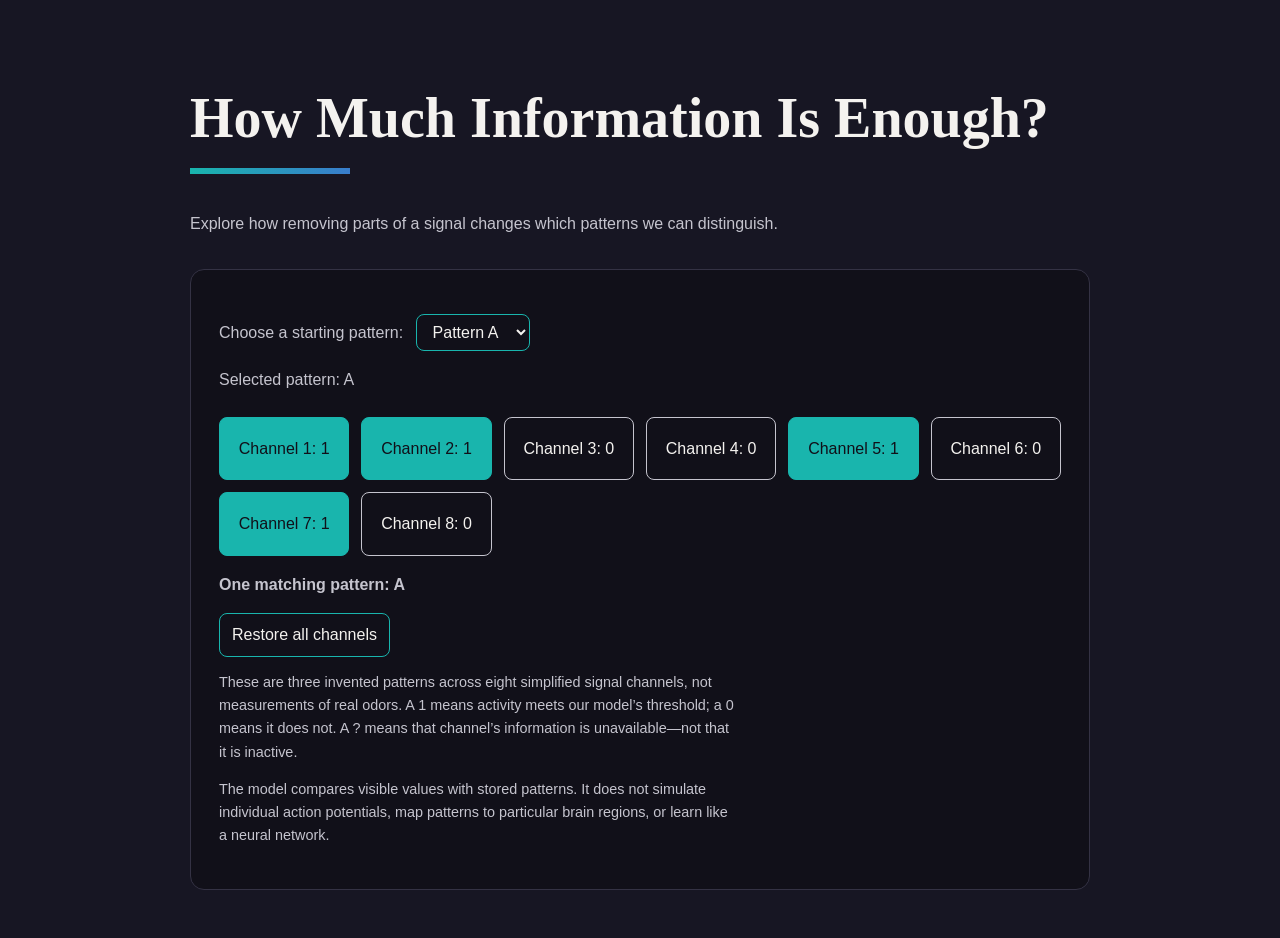
==== index.html @ 64cda600 "Build V1 olfactory pattern explorer" ====
<!doctype html>
<html lang="en">

<head>
  <meta charset="utf-8">
  <meta name="viewport" content="width=device-width, initial-scale=1">
  <title>How Much Information Is Enough?</title>
  <link rel="stylesheet" href="style.css">
  <script src="script.js" defer></script>
</head>

<body>
  <main>
    <h1>How Much Information Is Enough?</h1>
    <p>
      Explore how removing parts of a signal changes
      which patterns we can distinguish.
    </p>

    <section id="explorer" aria-label="Pattern explorer">
      <p><label for="pattern-select">Choose a starting pattern:</label>

        <select id="pattern-select">
          <option value="A">Pattern A</option>
          <option value="B">Pattern B</option>
          <option value="C">Pattern C</option>
        </select>

      <p id="pattern-status">Selected pattern: A</p>
      <div id="channels" aria-label="Input channels"></div>
      </p>

      <p id="match-status" aria-live="polite"></p>
      <button id="restore-channels" type="button">Restore all channels</button>

      <p class="model-note">
        These are three invented patterns across eight simplified signal channels,
        not measurements of real odors. A 1 means activity meets our model’s
        threshold; a 0 means it does not. A ? means that channel’s information
        is unavailable—not that it is inactive.
      </p>

      <p class="model-note">
        The model compares visible values with stored patterns. It does not
        simulate individual action potentials, map patterns to particular brain
        regions, or learn like a neural network.
      </p>

    </section>
  </main>
</body>

</html>
---- style.css ----
:root {
  --page-background: #171623;
  --panel-background: #111019;
  --text: #f4f2ef;
  --secondary-text: #c5c4ce;
  --teal: #19b5ad;
  --blue: #397dcc;
}

body {
  margin: 0;
  padding: 48px 20px;
  background: var(--page-background);
  color: var(--text);
  font-family: Arial, sans-serif;
  line-height: 1.6;
}

main {
  max-width: 900px;
  margin: 0 auto;
}

h1 {
  font-family: Georgia, serif;
  font-size: clamp(2rem, 5vw, 3.5rem);
  line-height: 1.15;
}

h1::after {
  content: "";
  display: block;
  width: 160px;
  height: 6px;
  margin-top: 18px;
  background: linear-gradient(to right,
      var(--teal),
      var(--blue));
}

p {
  color: var(--secondary-text);
}

#explorer {
  margin-top: 32px;
  padding: 28px;
  background: var(--panel-background);
  border: 1px solid #343244;
  border-radius: 14px;
}

#channels {
  display: grid;
  grid-template-columns: repeat(auto-fit, minmax(130px, 1fr));
  gap: 12px;
  margin-top: 24px;
}

.channel {
  padding: 18px 12px;
  border: 1px solid var(--secondary-text);
  border-radius: 8px;
  text-align: center;
}

.channel[data-value="1"] {
  background: var(--teal);
  color: #111019;
  border-color: var(--teal);
}

.channel {
  background: transparent;
  color: var(--text);
  font: inherit;
  cursor: pointer;
}

.channel[data-value="hidden"] {
  border-style: dashed;
  color: var(--secondary-text);
}

.channel:focus-visible {
  outline: 3px solid var(--blue);
  outline-offset: 4px;
}

.model-note {
  font-size: 0.9rem;
  color: var(--secondary-text);
  max-width: 65ch;
}

#pattern-select,
#restore-channels {
  font: inherit;
  color: var(--text);
  background: var(--panel-background);
  border: 1px solid var(--teal);
  border-radius: 8px;
  padding: 8px 12px;
}

#pattern-select {
  margin-left: 8px;
}

#restore-channels {
  cursor: pointer;
}

#restore-channels:hover {
  background: var(--teal);
  color: var(--page-background);
}

#pattern-select:focus-visible,
#restore-channels:focus-visible {
  outline: 3px solid var(--blue);
  outline-offset: 4px;
}

#match-status {
  font-weight: bold;
}
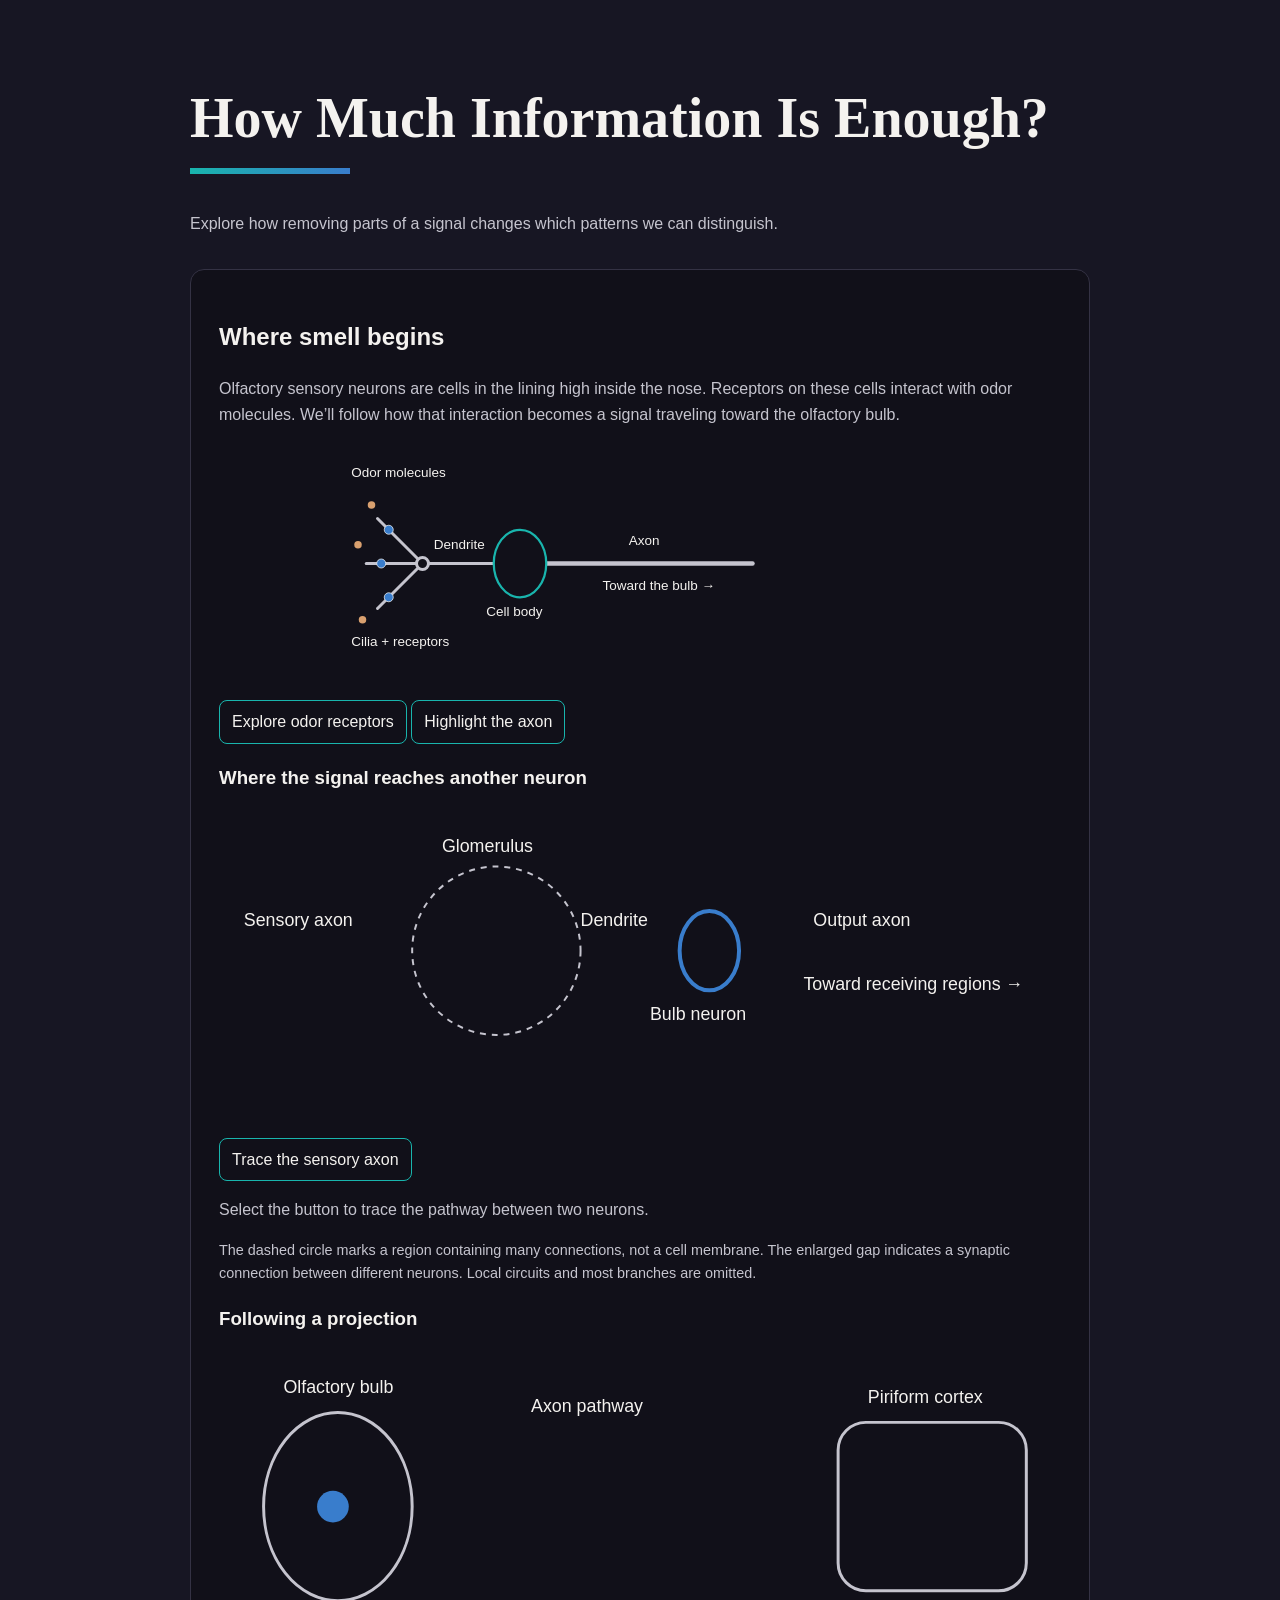
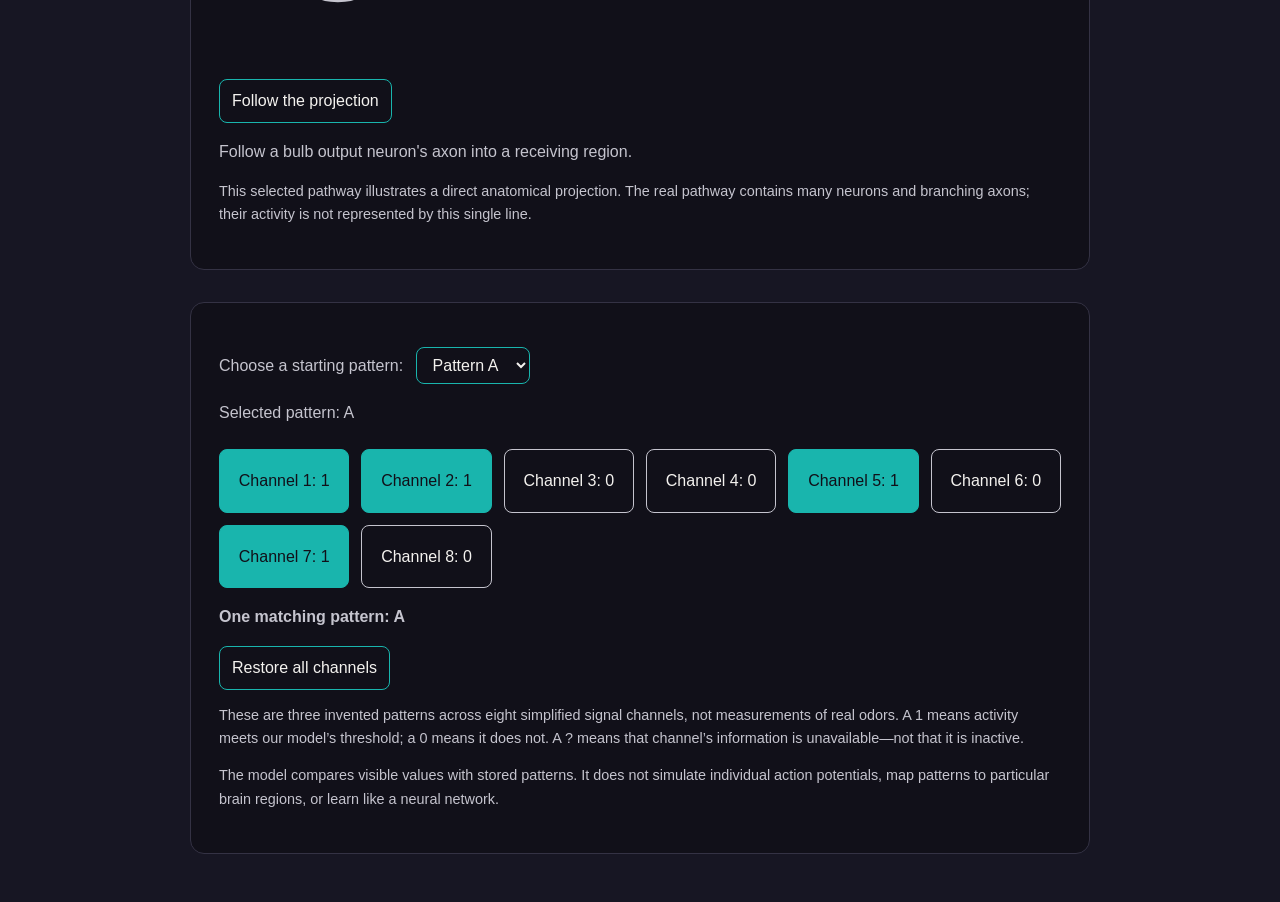
==== commit 9b13412d: "Add interactive olfactory pathway visualizations" ====
--- a/index.html
+++ b/index.html
@@ -17,6 +17,239 @@
       which patterns we can distinguish.
     </p>
 
+    <section id="olfactory-pathway" aria-labelledby="scene-title">
+      <h2 id="scene-title">Where smell begins</h2>
+
+      <p id="scene-explanation">
+        Olfactory sensory neurons are cells in the lining high inside
+        the nose. Receptors on these cells interact with odor molecules.
+        We’ll follow how that interaction becomes a signal traveling
+        toward the olfactory bulb.
+      </p>
+
+      <svg
+        id="sensory-diagram"
+        viewBox="0 0 800 300"
+        role="img"
+        aria-labelledby="sensory-title sensory-description">
+        <title id="sensory-title">Receiving an odor and carrying a signal</title>
+
+        <desc id="sensory-description">
+          A schematic sensory neuron. Odor molecules sit near receptor
+          markers on cilia at the left. A dendrite connects this end to
+          the cell body. An axon extends right toward the olfactory bulb.
+          Structures and molecules are not drawn to scale.
+        </desc>
+
+        <g id="sensory-receiving-end">
+          <line x1="110" y1="150" x2="210" y2="150" />
+          <line x1="110" y1="150" x2="50" y2="90" />
+          <line x1="110" y1="150" x2="35" y2="150" />
+          <line x1="110" y1="150" x2="50" y2="210" />
+          <circle cx="110" cy="150" r="8" />
+        </g>
+
+        <g id="receptor-markers">
+          <circle cx="65" cy="105" r="6" />
+          <circle cx="55" cy="150" r="6" />
+          <circle cx="65" cy="195" r="6" />
+        </g>
+
+        <g id="odor-molecules">
+          <circle cx="42" cy="72" r="5" />
+          <circle cx="24" cy="125" r="5" />
+          <circle cx="30" cy="225" r="5" />
+        </g>
+
+        <line
+          id="sensory-axon"
+          x1="270"
+          y1="150"
+          x2="550"
+          y2="150" />
+
+        <ellipse
+          id="sensory-cell-body"
+          cx="240"
+          cy="150"
+          rx="35"
+          ry="45" />
+
+        <text x="15" y="35">Odor molecules</text>
+        <text x="15" y="260">Cilia + receptors</text>
+        <text x="125" y="130">Dendrite</text>
+        <text x="195" y="220">Cell body</text>
+        <text x="385" y="125">Axon</text>
+        <text x="350" y="185">Toward the bulb →</text>
+      </svg>
+
+      <button id="explore-receptors" type="button" aria-pressed="false">
+        Explore odor receptors
+      </button>
+
+      <button id="highlight-axon" type="button" aria-pressed="false">
+        Highlight the axon
+      </button>
+
+      <h3>Where the signal reaches another neuron</h3>
+
+      <svg
+        id="bulb-diagram"
+        viewBox="0 0 850 300"
+        role="img"
+        aria-labelledby="bulb-title bulb-description">
+        <title id="bulb-title">A connection inside a glomerulus</title>
+
+        <desc id="bulb-description">
+          A sensory axon ends inside a glomerulus, near the dendritic
+          branches of a bulb neuron. The dendrite connects to that
+          neuron's cell body outside the glomerulus.
+          This schematic shows only selected parts of the circuit.
+        </desc>
+
+        <circle
+          id="glomerulus-boundary"
+          cx="280"
+          cy="135"
+          r="85" />
+
+        <g id="incoming-sensory-axon">
+          <line
+            id="sensory-input-line"
+            x1="30"
+            y1="135"
+            x2="265"
+            y2="135"
+            pathLength="1" />
+          <circle
+            id="sensory-terminal"
+            cx="265"
+            cy="135"
+            r="6" />
+        </g>
+
+        <g id="receiving-bulb-neuron">
+          <g id="receiving-branches">
+            <line x1="285" y1="100" x2="320" y2="135" pathLength="1" />
+            <line x1="285" y1="135" x2="320" y2="135" pathLength="1" />
+            <line x1="285" y1="170" x2="320" y2="135" pathLength="1" />
+          </g>
+
+          <line
+            id="bulb-dendrite"
+            x1="320"
+            y1="135"
+            x2="470"
+            y2="135"
+            pathLength="1" />
+
+          <ellipse cx="495" cy="135" rx="30" ry="40" />
+
+          <line
+            id="bulb-output-axon"
+            x1="525"
+            y1="135"
+            x2="760"
+            y2="135"
+            pathLength="1" />
+
+        </g>
+
+        <text x="225" y="35">Glomerulus</text>
+        <text x="25" y="110">Sensory axon</text>
+        <text x="365" y="110">Dendrite</text>
+        <text x="435" y="205">Bulb neuron</text>
+        <text x="600" y="110">Output axon</text>
+        <text x="590" y="175">Toward receiving regions →</text>
+      </svg>
+
+      <button id="trace-sensory-input" type="button">
+        Trace the sensory axon
+      </button>
+
+      <p id="trace-status" aria-live="polite">
+        Select the button to trace the pathway between two neurons.
+      </p>
+
+      <p class="model-note">
+        The dashed circle marks a region containing many connections, not a cell membrane.
+        The enlarged gap indicates a synaptic connection between different neurons. Local circuits and most
+        branches are omitted.
+      </p>
+
+      <h3>Following a projection</h3>
+
+      <svg
+        id="projection-diagram"
+        viewBox="0 0 850 300"
+        role="img"
+        aria-labelledby="projection-title projection-description">
+        <title id="projection-title">
+          Direct projection from the olfactory bulb to piriform cortex
+        </title>
+
+        <desc id="projection-description">
+          A schematic bulb output neuron sends its axon along a curved
+          path into piriform cortex, where the axon forms terminal branches.
+        </desc>
+
+        <ellipse
+          id="projection-bulb"
+          cx="120"
+          cy="150"
+          rx="75"
+          ry="95" />
+
+        <circle
+          id="projection-cell-body"
+          cx="115"
+          cy="150"
+          r="16" />
+
+        <path
+          id="direct-projection"
+          d="M 131 150 C 300 65, 455 235, 650 150"
+          pathLength="1" />
+
+        <rect
+          id="projection-piriform"
+          x="625"
+          y="65"
+          width="190"
+          height="170"
+          rx="28" />
+
+        <g id="projection-terminals">
+          <line x1="650" y1="150" x2="700" y2="110" />
+          <line x1="650" y1="150" x2="705" y2="150" />
+          <line x1="650" y1="150" x2="700" y2="190" />
+
+          <circle cx="700" cy="110" r="5" />
+          <circle cx="705" cy="150" r="5" />
+          <circle cx="700" cy="190" r="5" />
+        </g>
+
+        <text x="65" y="35">Olfactory bulb</text>
+        <text x="315" y="55">Axon pathway</text>
+        <text x="655" y="45">Piriform cortex</text>
+      </svg>
+
+      <button id="follow-projection" type="button">
+        Follow the projection
+      </button>
+
+      <p id="projection-status" aria-live="polite">
+        Follow a bulb output neuron's axon into a receiving region.
+      </p>
+
+      <p class="model-note">
+        This selected pathway illustrates a direct anatomical projection.
+        The real pathway contains many neurons and branching axons; their
+        activity is not represented by this single line.
+      </p>
+
+    </section>
+
     <section id="explorer" aria-label="Pattern explorer">
       <p><label for="pattern-select">Choose a starting pattern:</label>
 
--- a/style.css
+++ b/style.css
@@ -90,11 +90,11 @@
 .model-note {
   font-size: 0.9rem;
   color: var(--secondary-text);
-  max-width: 65ch;
 }
 
 #pattern-select,
-#restore-channels {
+#restore-channels,
+#highlight-axon {
   font: inherit;
   color: var(--text);
   background: var(--panel-background);
@@ -107,21 +107,231 @@
   margin-left: 8px;
 }
 
-#restore-channels {
-  cursor: pointer;
-}
-
-#restore-channels:hover {
+#restore-channels,
+#highlight-axon {
+  cursor: pointer;
+}
+
+#restore-channels:hover,
+#highlight-axon:hover {
   background: var(--teal);
   color: var(--page-background);
 }
 
 #pattern-select:focus-visible,
-#restore-channels:focus-visible {
+#restore-channels:focus-visible,
+#highlight-axon:focus-visible {
   outline: 3px solid var(--blue);
   outline-offset: 4px;
 }
 
 #match-status {
   font-weight: bold;
+}
+
+#olfactory-pathway {
+  margin-top: 32px;
+  padding: 28px;
+  background: var(--panel-background);
+  border: 1px solid #343244;
+  border-radius: 14px;
+}
+
+#sensory-diagram {
+  display: block;
+  width: 100%;
+  max-width: 600px;
+  margin: 24px auto;
+}
+
+#sensory-axon {
+  stroke: var(--secondary-text);
+  stroke-width: 6;
+  stroke-linecap: round;
+  transform: stroke 1200ms linear;
+}
+
+#sensory-cell-body {
+  fill: var(--panel-background);
+  stroke: var(--teal);
+  stroke-width: 3;
+}
+
+#sensory-diagram text {
+  fill: var(--text);
+  font-family: Arial, sans-serif;
+  font-size: 18px;
+}
+
+#sensory-axon.is-highlighted {
+  stroke: var(--teal);
+}
+
+#sensory-receiving-end {
+  stroke: var(--secondary-text);
+  stroke-width: 4;
+  stroke-linecap: round;
+  fill: var(--panel-background);
+}
+
+#receptor-markers {
+  fill: var(--blue);
+  stroke: var(--text);
+  stroke-width: 1;
+}
+
+#odor-molecules {
+  fill: #d9a06f;
+}
+
+#explore-receptors {
+  font: inherit;
+  color: var(--text);
+  background: var(--panel-background);
+  border: 1px solid var(--teal);
+  border-radius: 8px;
+  padding: 8px 12px;
+  cursor: pointer;
+}
+
+#explore-receptors:hover {
+  background: var(--teal);
+  color: var(--page-background);
+}
+
+#explore-receptors:focus-visible {
+  outline: 3px solid var(--blue);
+  outline-offset: 4px;
+}
+
+#receptor-markers.is-highlighted {
+  fill: var(--teal);
+  stroke-width: 3;
+}
+
+#explore-receptors[aria-pressed="true"],
+#highlight-axon[aria-pressed="true"] {
+  background: var(--teal);
+  color: var(--page-background);
+}
+
+#bulb-diagram {
+  display: block;
+  width: 100%;
+  max-width: 850px;
+  margin: 24px auto;
+}
+
+#glomerulus-boundary {
+  fill: none;
+  stroke: var(--secondary-text);
+  stroke-width: 2;
+  stroke-dasharray: 6 6;
+}
+
+#incoming-sensory-axon {
+  stroke: var(--teal);
+  fill: var(--teal);
+  stroke-width: 4;
+  stroke-linecap: round;
+}
+
+#receiving-bulb-neuron {
+  stroke: var(--blue);
+  fill: var(--panel-background);
+  stroke-width: 4;
+  stroke-linecap: round;
+}
+
+#bulb-diagram text {
+  fill: var(--text);
+  font-family: Arial, sans-serif;
+  font-size: 18px;
+}
+
+#sensory-input-line {
+  stroke-dasharray: 1;
+  stroke-dashoffset: 1;
+}
+
+#sensory-terminal {
+  opacity: 0;
+}
+
+#trace-sensory-input {
+  font: inherit;
+  color: var(--text);
+  background: var(--panel-background);
+  border: 1px solid var(--teal);
+  border-radius: 8px;
+  padding: 8px 12px;
+  cursor: pointer;
+}
+
+#trace-sensory-input:focus-visible {
+  outline: 3px solid var(--blue);
+  outline-offset: 4px;
+}
+
+#receiving-branches line,
+#bulb-dendrite,
+#bulb-output-axon {
+  stroke-dasharray: 1;
+  stroke-dashoffset: 1;
+}
+
+#projection-diagram {
+  display: block;
+  width: 100%;
+  max-width: 850px;
+  margin: 24px auto;
+}
+
+#projection-bulb,
+#projection-piriform {
+  fill: var(--panel-background);
+  stroke: var(--secondary-text);
+  stroke-width: 3;
+}
+
+#projection-cell-body {
+  fill: var(--blue);
+}
+
+#direct-projection {
+  fill: none;
+  stroke: var(--blue);
+  stroke-width: 5;
+  stroke-linecap: round;
+  stroke-dasharray: 1;
+  stroke-dashoffset: 1;
+}
+
+#projection-terminals {
+  fill: var(--blue);
+  stroke: var(--blue);
+  stroke-width: 4;
+  stroke-linecap: round;
+  opacity: 0;
+}
+
+#projection-diagram text {
+  fill: var(--text);
+  font-family: Arial, sans-serif;
+  font-size: 18px;
+}
+
+#follow-projection {
+  font: inherit;
+  color: var(--text);
+  background: var(--panel-background);
+  border: 1px solid var(--teal);
+  border-radius: 8px;
+  padding: 8px 12px;
+  cursor: pointer;
+}
+
+#follow-projection:focus-visible {
+  outline: 3px solid var(--blue);
+  outline-offset: 4px;
 }
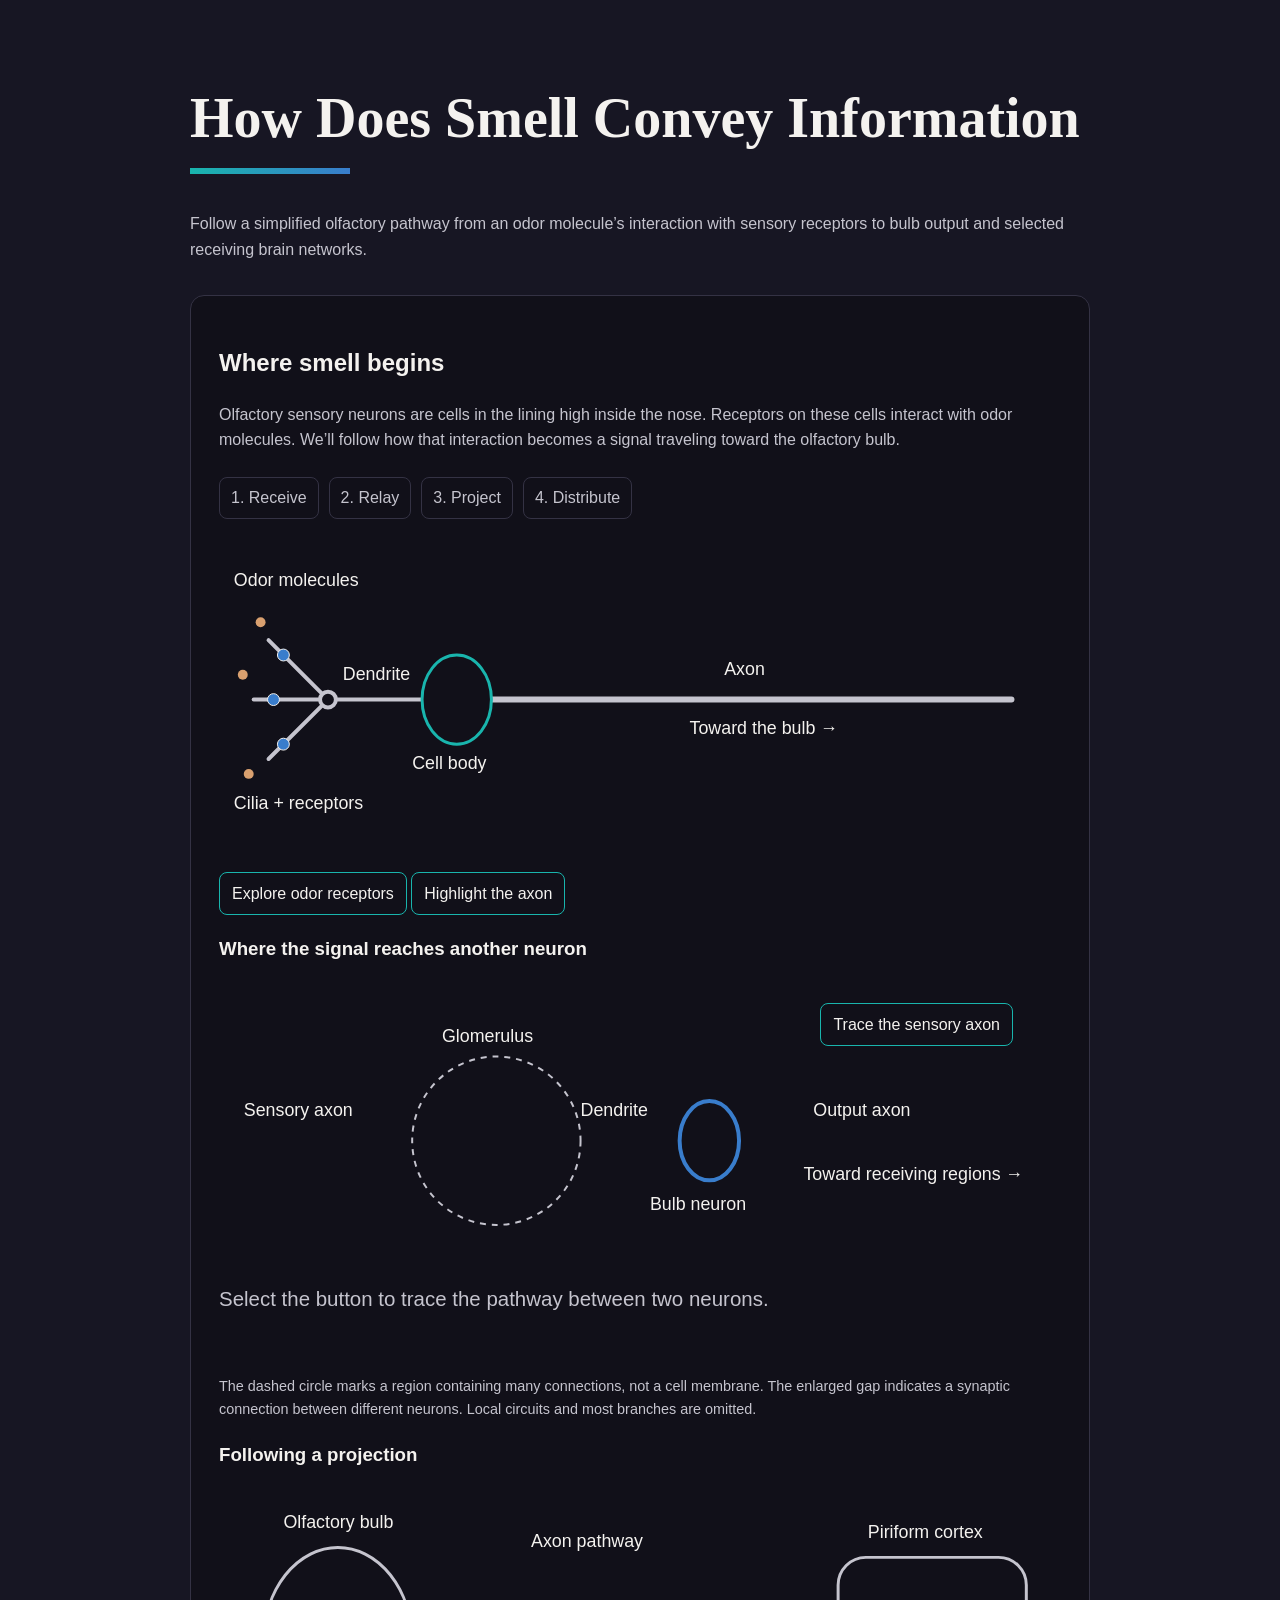
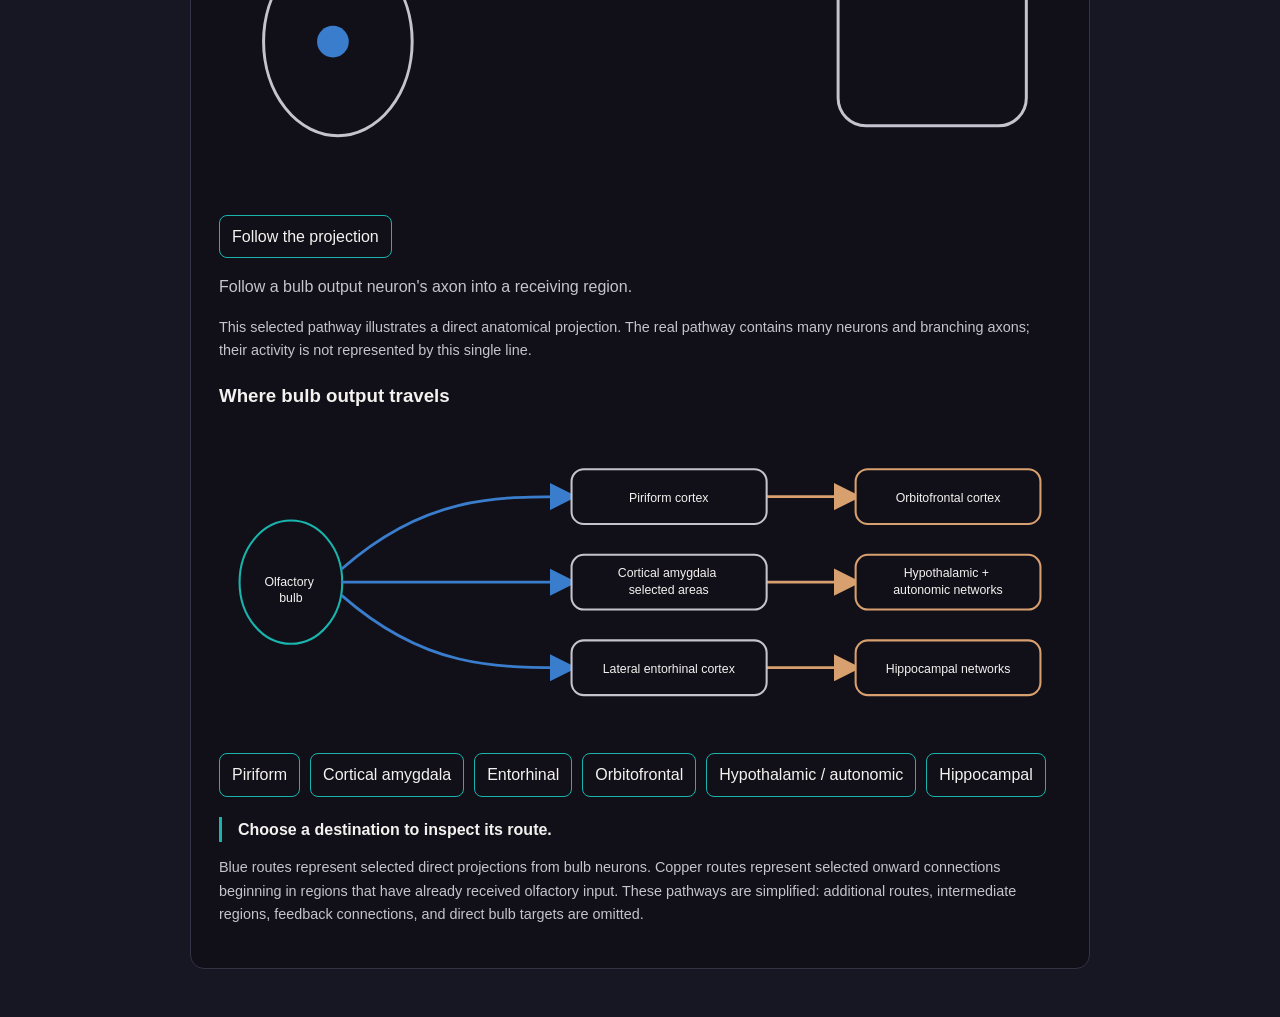
==== commit 742c6f25: "Complete interactive olfactory pathway visualization" ====
--- a/index.html
+++ b/index.html
@@ -4,17 +4,18 @@
 <head>
   <meta charset="utf-8">
   <meta name="viewport" content="width=device-width, initial-scale=1">
-  <title>How Much Information Is Enough?</title>
+  <title>How Does Smell Convey Information?</title>
   <link rel="stylesheet" href="style.css">
   <script src="script.js" defer></script>
 </head>
 
 <body>
   <main>
-    <h1>How Much Information Is Enough?</h1>
+    <h1>How Does Smell Convey Information</h1>
     <p>
-      Explore how removing parts of a signal changes
-      which patterns we can distinguish.
+      Follow a simplified olfactory pathway from an odor molecule’s
+      interaction with sensory receptors to bulb output and selected
+      receiving brain networks.
     </p>
 
     <section id="olfactory-pathway" aria-labelledby="scene-title">
@@ -27,9 +28,17 @@
         toward the olfactory bulb.
       </p>
 
+      <nav class="pathway-navigation" aria-label="Olfactory pathway steps">
+        <a href="#scene-title">1. Receive</a>
+        <a href="#bulb-step-title">2. Relay</a>
+        <a href="#projection-step-title">3. Project</a>
+        <a href="#map-step-title">4. Distribute</a>
+        <!-- <a href="#explorer-title">5. Test the pattern</a> -->
+      </nav>
+
       <svg
         id="sensory-diagram"
-        viewBox="0 0 800 300"
+        viewBox="0 0 850 300"
         role="img"
         aria-labelledby="sensory-title sensory-description">
         <title id="sensory-title">Receiving an odor and carrying a signal</title>
@@ -65,7 +74,7 @@
           id="sensory-axon"
           x1="270"
           y1="150"
-          x2="550"
+          x2="800"
           y2="150" />
 
         <ellipse
@@ -79,8 +88,8 @@
         <text x="15" y="260">Cilia + receptors</text>
         <text x="125" y="130">Dendrite</text>
         <text x="195" y="220">Cell body</text>
-        <text x="385" y="125">Axon</text>
-        <text x="350" y="185">Toward the bulb →</text>
+        <text x="510" y="125">Axon</text>
+        <text x="475" y="185">Toward the bulb →</text>
       </svg>
 
       <button id="explore-receptors" type="button" aria-pressed="false">
@@ -91,93 +100,126 @@
         Highlight the axon
       </button>
 
-      <h3>Where the signal reaches another neuron</h3>
-
-      <svg
-        id="bulb-diagram"
-        viewBox="0 0 850 300"
-        role="img"
-        aria-labelledby="bulb-title bulb-description">
-        <title id="bulb-title">A connection inside a glomerulus</title>
-
-        <desc id="bulb-description">
-          A sensory axon ends inside a glomerulus, near the dendritic
-          branches of a bulb neuron. The dendrite connects to that
-          neuron's cell body outside the glomerulus.
-          This schematic shows only selected parts of the circuit.
-        </desc>
-
-        <circle
-          id="glomerulus-boundary"
-          cx="280"
-          cy="135"
-          r="85" />
-
-        <g id="incoming-sensory-axon">
-          <line
-            id="sensory-input-line"
-            x1="30"
-            y1="135"
-            x2="265"
-            y2="135"
-            pathLength="1" />
+      <h3 id="bulb-step-title">
+        Where the signal reaches another neuron
+      </h3>
+
+      <div class="relay-visual">
+        <svg
+          id="bulb-diagram"
+          viewBox="0 0 850 230"
+          role="img"
+          aria-labelledby="bulb-title bulb-description">
+          <title id="bulb-title">
+            A connection inside a glomerulus
+          </title>
+
+          <desc id="bulb-description">
+            A sensory axon ends inside a glomerulus, near the dendritic
+            branches of a bulb neuron. The dendrite connects to that
+            neuron's cell body outside the glomerulus.
+            This schematic shows only selected parts of the circuit.
+          </desc>
+
           <circle
-            id="sensory-terminal"
-            cx="265"
+            id="glomerulus-boundary"
+            cx="280"
             cy="135"
-            r="6" />
-        </g>
-
-        <g id="receiving-bulb-neuron">
-          <g id="receiving-branches">
-            <line x1="285" y1="100" x2="320" y2="135" pathLength="1" />
-            <line x1="285" y1="135" x2="320" y2="135" pathLength="1" />
-            <line x1="285" y1="170" x2="320" y2="135" pathLength="1" />
+            r="85" />
+
+          <g id="incoming-sensory-axon">
+            <line
+              id="sensory-input-line"
+              x1="30"
+              y1="135"
+              x2="265"
+              y2="135"
+              pathLength="1" />
+
+            <circle
+              id="sensory-terminal"
+              cx="265"
+              cy="135"
+              r="6" />
           </g>
 
-          <line
-            id="bulb-dendrite"
-            x1="320"
-            y1="135"
-            x2="470"
-            y2="135"
-            pathLength="1" />
-
-          <ellipse cx="495" cy="135" rx="30" ry="40" />
-
-          <line
-            id="bulb-output-axon"
-            x1="525"
-            y1="135"
-            x2="760"
-            y2="135"
-            pathLength="1" />
-
-        </g>
-
-        <text x="225" y="35">Glomerulus</text>
-        <text x="25" y="110">Sensory axon</text>
-        <text x="365" y="110">Dendrite</text>
-        <text x="435" y="205">Bulb neuron</text>
-        <text x="600" y="110">Output axon</text>
-        <text x="590" y="175">Toward receiving regions →</text>
-      </svg>
-
-      <button id="trace-sensory-input" type="button">
-        Trace the sensory axon
-      </button>
+          <g id="receiving-bulb-neuron">
+            <g id="receiving-branches">
+              <line
+                x1="285"
+                y1="100"
+                x2="320"
+                y2="135"
+                pathLength="1" />
+
+              <line
+                x1="285"
+                y1="135"
+                x2="320"
+                y2="135"
+                pathLength="1" />
+
+              <line
+                x1="285"
+                y1="170"
+                x2="320"
+                y2="135"
+                pathLength="1" />
+            </g>
+
+            <line
+              id="bulb-dendrite"
+              x1="320"
+              y1="135"
+              x2="470"
+              y2="135"
+              pathLength="1" />
+
+            <ellipse
+              cx="495"
+              cy="135"
+              rx="30"
+              ry="40" />
+
+            <line
+              id="bulb-output-axon"
+              x1="525"
+              y1="135"
+              x2="760"
+              y2="135"
+              pathLength="1" />
+          </g>
+
+          <text x="225" y="35">Glomerulus</text>
+          <text x="25" y="110">Sensory axon</text>
+          <text x="365" y="110">Dendrite</text>
+          <text x="435" y="205">Bulb neuron</text>
+          <text x="600" y="110">Output axon</text>
+          <text x="590" y="175">Toward receiving regions →</text>
+        </svg>
+
+        <button
+          id="trace-sensory-input"
+          class="relay-trace-button"
+          type="button">
+          Trace the sensory axon
+        </button>
+      </div>
 
       <p id="trace-status" aria-live="polite">
         Select the button to trace the pathway between two neurons.
       </p>
 
       <p class="model-note">
-        The dashed circle marks a region containing many connections, not a cell membrane.
-        The enlarged gap indicates a synaptic connection between different neurons. Local circuits and most
+        The dashed circle marks a region containing many connections,
+        not a cell membrane. The enlarged gap indicates a synaptic
+        connection between different neurons. Local circuits and most
         branches are omitted.
       </p>
 
-      <h3>Following a projection</h3>
+      <h3 id="projection-step-title">
+        Following a projection
+      </h3>
 
       <svg
         id="projection-diagram"
@@ -248,18 +290,241 @@
         activity is not represented by this single line.
       </p>
 
+      <h3 id="map-step-title">
+        Where bulb output travels
+      </h3>
+
+      <svg
+        id="brain-projection-map"
+        viewBox="0 0 1230 430"
+        role="img"
+        aria-labelledby="map-title map-description">
+        <title id="map-title">
+          Selected direct and onward olfactory pathways
+        </title>
+
+        <desc id="map-description">
+          Blue routes show selected direct projections from the olfactory
+          bulb to piriform cortex, cortical amygdala, and lateral entorhinal
+          cortex. Copper routes continue from those receiving regions toward
+          orbitofrontal, hypothalamic and autonomic, and hippocampal networks.
+        </desc>
+
+        <defs>
+          <marker
+            id="direct-arrow"
+            markerWidth="10"
+            markerHeight="10"
+            refX="8"
+            refY="5"
+            orient="auto">
+            <path d="M 0 0 L 10 5 L 0 10 Z" />
+          </marker>
+
+          <marker
+            id="onward-arrow"
+            markerWidth="10"
+            markerHeight="10"
+            refX="8"
+            refY="5"
+            orient="auto">
+            <path d="M 0 0 L 10 5 L 0 10 Z" />
+          </marker>
+
+        </defs>
+
+        <ellipse
+          id="map-bulb"
+          cx="105"
+          cy="215"
+          rx="75"
+          ry="90" />
+
+        <g id="direct-routes">
+          <path
+            id="route-piriform"
+            class="direct-route"
+            d="M 180 195 C 300 90, 400 90, 515 90" />
+
+          <path
+            id="route-amygdala"
+            class="direct-route"
+            d="M 180 215 C 310 215, 400 215, 515 215" />
+
+          <path
+            id="route-entorhinal"
+            class="direct-route"
+            d="M 180 235 C 300 340, 400 340, 515 340" />
+        </g>
+
+        <g id="onward-routes">
+          <path
+            id="route-orbitofrontal"
+            class="onward-route"
+            d="M 800 90 C 850 90, 880 90, 930 90" />
+
+          <path
+            id="route-hypothalamic"
+            class="onward-route"
+            d="M 800 215 C 850 215, 880 215, 930 215" />
+
+          <path
+            id="route-hippocampal"
+            class="onward-route"
+            d="M 800 340 C 850 340, 880 340, 930 340" />
+        </g>
+
+        <g id="piriform-node" class="map-node">
+          <rect x="515" y="50" width="285" height="80" rx="18" />
+          <text x="657" y="98" text-anchor="middle">
+            Piriform cortex
+          </text>
+        </g>
+
+        <g id="amygdala-node" class="map-node">
+          <rect x="515" y="175" width="285" height="80" rx="18" />
+          <text x="657" y="208" text-anchor="middle">
+            <tspan x="657">Cortical amygdala</tspan>
+            <tspan x="657" dy="24">selected areas</tspan>
+          </text>
+        </g>
+
+        <g id="entorhinal-node" class="map-node">
+          <rect x="515" y="300" width="285" height="80" rx="18" />
+          <text x="657" y="348" text-anchor="middle">
+            Lateral entorhinal cortex
+          </text>
+        </g>
+
+        <g id="orbitofrontal-node" class="map-node onward-node">
+          <rect x="930" y="50" width="270" height="80" rx="18" />
+          <text x="1065" y="98" text-anchor="middle">
+            Orbitofrontal cortex
+          </text>
+        </g>
+
+        <g id="hypothalamic-node" class="map-node onward-node">
+          <rect x="930" y="175" width="270" height="80" rx="18" />
+          <text x="1065" y="208" text-anchor="middle">
+            <tspan x="1065">Hypothalamic +</tspan>
+            <tspan x="1065" dy="24">autonomic networks</tspan>
+          </text>
+        </g>
+
+        <g id="hippocampal-node" class="map-node onward-node">
+          <rect x="930" y="300" width="270" height="80" rx="18" />
+          <text x="1065" y="348" text-anchor="middle">
+            Hippocampal networks
+          </text>
+        </g>
+
+        <text
+          id="map-bulb-label"
+          x="105"
+          y="220"
+          text-anchor="middle">
+          <tspan x="105">Olfactory</tspan>
+          <tspan x="105" dy="24">bulb</tspan>
+        </text>
+      </svg>
+
+      <div id="region-controls" aria-label="Explore mapped brain regions">
+        <button
+          class="region-button"
+          type="button"
+          data-region="piriform"
+          aria-pressed="false">
+          Piriform
+        </button>
+
+        <button
+          class="region-button"
+          type="button"
+          data-region="amygdala"
+          aria-pressed="false">
+          Cortical amygdala
+        </button>
+
+        <button
+          class="region-button"
+          type="button"
+          data-region="entorhinal"
+          aria-pressed="false">
+          Entorhinal
+        </button>
+
+        <button
+          class="region-button"
+          type="button"
+          data-region="orbitofrontal"
+          aria-pressed="false">
+          Orbitofrontal
+        </button>
+
+        <button
+          class="region-button"
+          type="button"
+          data-region="hypothalamic"
+          aria-pressed="false">
+          Hypothalamic / autonomic
+        </button>
+
+        <button
+          class="region-button"
+          type="button"
+          data-region="hippocampal"
+          aria-pressed="false">
+          Hippocampal
+        </button>
+      </div>
+
+      <div id="region-detail" aria-live="polite">
+        <p id="region-detail-title">
+          Choose a destination to inspect its route.
+        </p>
+        <p id="region-detail-connection"></p>
+        <p id="region-detail-description"></p>
+      </div>
+
+      <p class="model-note">
+        Blue routes represent selected direct projections from bulb neurons.
+        Copper routes represent selected onward connections beginning in
+        regions that have already received olfactory input. These pathways
+        are simplified: additional routes, intermediate regions, feedback
+        connections, and direct bulb targets are omitted.
+      </p>
+
     </section>
 
-    <section id="explorer" aria-label="Pattern explorer">
-      <p><label for="pattern-select">Choose a starting pattern:</label>
-
-        <select id="pattern-select">
-          <option value="A">Pattern A</option>
-          <option value="B">Pattern B</option>
-          <option value="C">Pattern C</option>
-        </select>
-
-      <p id="pattern-status">Selected pattern: A</p>
+    <section id="explorer" aria-labelledby="explorer-title" hidden>
+      <h2 id="explorer-title">
+        Zoom in: What information reaches piriform cortex?
+      </h2>
+
+      <p>
+        Bulb output reaching piriform cortex is distributed across many
+        neurons and changes over time. This teaching model compresses that
+        activity into eight simplified output groups so we can ask what
+        happens when part of a pattern becomes unavailable.
+      </p>
+
+      <p class="model-note">
+        Each value summarizes whether one modeled bulb-output group crosses
+        an activity threshold during an observation window. A 1 means above
+        threshold, a 0 means below threshold, and a ? means the model cannot
+        observe that group. These are invented patterns, not measurements
+        of real odors or individual neurons.
+      </p>
+      <label for="pattern-select">
+        Choose a bulb-output pattern:
+      </label>
+      <select id="pattern-select">
+        <option value="A">Pattern A</option>
+        <option value="B">Pattern B</option>
+        <option value="C">Pattern C</option>
+      </select>
+
+      <p id="pattern-status">Selected input: Pattern A</p>
       <div id="channels" aria-label="Input channels"></div>
       </p>
 
--- a/style.css
+++ b/style.css
@@ -5,6 +5,7 @@
   --secondary-text: #c5c4ce;
   --teal: #19b5ad;
   --blue: #397dcc;
+  --copper: #d9a06f;
 }
 
 body {
@@ -52,7 +53,7 @@
 
 #channels {
   display: grid;
-  grid-template-columns: repeat(auto-fit, minmax(130px, 1fr));
+  grid-template-columns: repeat(auto-fit, minmax(155px, 1fr));
   gap: 12px;
   margin-top: 24px;
 }
@@ -140,7 +141,7 @@
 #sensory-diagram {
   display: block;
   width: 100%;
-  max-width: 600px;
+  max-width: 850px;
   margin: 24px auto;
 }
 
@@ -181,7 +182,7 @@
 }
 
 #odor-molecules {
-  fill: #d9a06f;
+  fill: var(--copper);
 }
 
 #explore-receptors {
@@ -334,4 +335,188 @@
 #follow-projection:focus-visible {
   outline: 3px solid var(--blue);
   outline-offset: 4px;
+}
+
+#brain-projection-map {
+  display: block;
+  width: 100%;
+  max-width: 1230px;
+  margin: 24px auto;
+}
+
+#map-bulb,
+.map-node rect {
+  fill: var(--panel-background);
+  stroke: var(--secondary-text);
+  stroke-width: 3;
+}
+
+#map-bulb {
+  stroke: var(--teal);
+}
+
+.direct-route {
+  fill: none;
+  stroke: var(--blue);
+  stroke-width: 4;
+  stroke-linecap: round;
+  marker-end: url("#direct-arrow");
+}
+
+#direct-arrow path {
+  fill: var(--blue);
+}
+
+#brain-projection-map text {
+  fill: var(--text);
+  font-family: Arial, sans-serif;
+  font-size: 18px;
+}
+
+.onward-route {
+  fill: none;
+  stroke: var(--copper);
+  stroke-width: 4;
+  stroke-linecap: round;
+  marker-end: url("#onward-arrow");
+}
+
+#onward-arrow path {
+  fill: var(--copper);
+}
+
+.onward-node rect {
+  stroke: var(--copper);
+}
+
+#region-controls {
+  display: flex;
+  flex-wrap: wrap;
+  gap: 10px;
+  margin-top: 20px;
+}
+
+.region-button {
+  font: inherit;
+  color: var(--text);
+  background: var(--panel-background);
+  border: 1px solid var(--teal);
+  border-radius: 8px;
+  padding: 8px 12px;
+  cursor: pointer;
+}
+
+.region-button:hover,
+.region-button[aria-pressed="true"] {
+  background: var(--teal);
+  color: var(--page-background);
+}
+
+.region-button:focus-visible {
+  outline: 3px solid var(--blue);
+  outline-offset: 4px;
+}
+
+#region-detail {
+  margin-top: 20px;
+  padding-left: 16px;
+  border-left: 3px solid var(--teal);
+}
+
+#region-detail p {
+  margin: 6px 0;
+}
+
+#region-detail-title {
+  color: var(--text);
+  font-weight: bold;
+}
+
+.map-node rect,
+.direct-route,
+.onward-route {
+  transition: stroke-width 200ms ease;
+}
+
+.map-node.is-selected rect {
+  stroke-width: 7;
+}
+
+.direct-route.is-selected,
+.onward-route.is-selected {
+  stroke-width: 8;
+}
+
+.pathway-navigation {
+  display: flex;
+  flex-wrap: wrap;
+  gap: 10px;
+  margin: 24px 0 32px;
+}
+
+.pathway-navigation a {
+  padding: 7px 11px;
+  color: var(--secondary-text);
+  text-decoration: none;
+  border: 1px solid #343244;
+  border-radius: 8px;
+}
+
+.pathway-navigation a:hover {
+  color: var(--teal);
+  border-color: var(--teal);
+}
+
+.pathway-navigation a:focus-visible {
+  outline: 3px solid var(--blue);
+  outline-offset: 4px;
+}
+
+.relay-visual {
+  display: grid;
+}
+
+.relay-visual>svg,
+.relay-trace-button {
+  grid-area: 1 / 1;
+}
+
+.relay-visual>svg {
+  width: 100%;
+  height: auto;
+}
+
+.relay-trace-button {
+  align-self: start;
+  justify-self: end;
+  z-index: 1;
+  margin: 1.25rem 3rem 0 0;
+}
+
+#trace-status {
+  margin-top: 1.5rem;
+  max-width: none;
+  min-height: 3.5em;
+  font-size: clamp(1.15rem, 1.6vw, 1.45rem);
+  line-height: 1.6;
+}
+
+@media (max-width: 700px) {
+  .relay-visual {
+    display: flex;
+    flex-direction: column;
+  }
+
+  .relay-trace-button {
+    align-self: flex-start;
+    margin: 1rem 0 0;
+  }
+}
+
+#follow-projection.is-animating {
+  background-color: #20b8b3;
+  border-color: #20b8b3;
+  color: #111019;
+  opacity: 1;
+  cursor: wait;
 }
